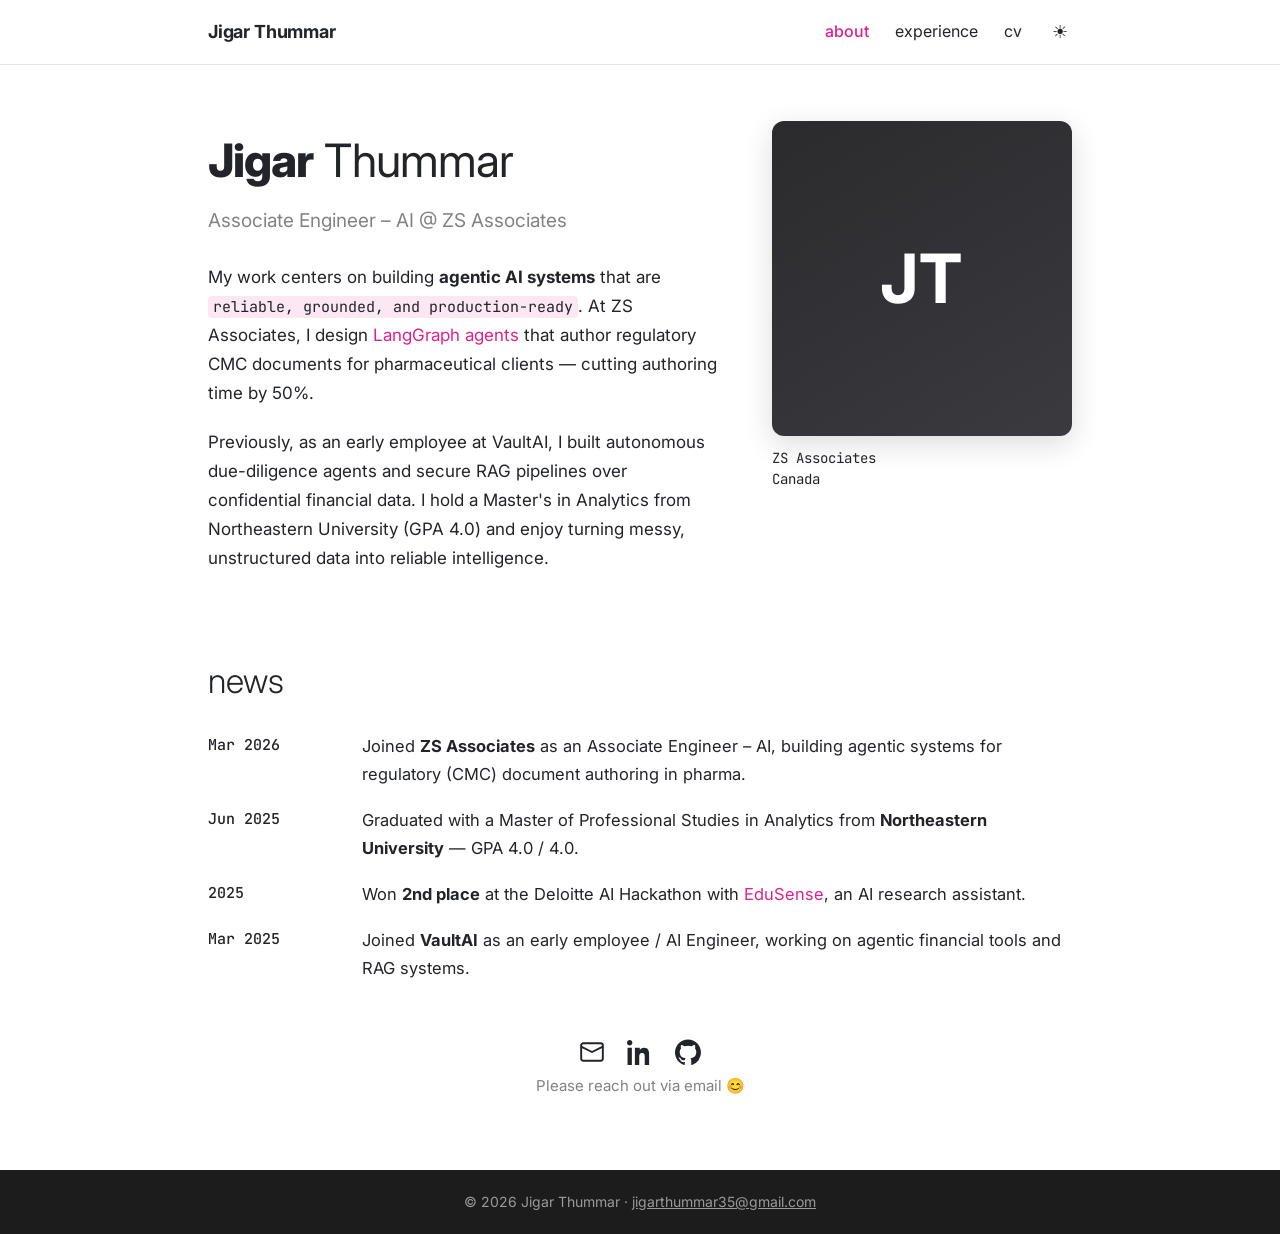
==== index.html @ 36c4ddb1 "Personal website" ====
<!DOCTYPE html>
<html lang="en">
<head>
<meta charset="UTF-8" />
<meta name="viewport" content="width=device-width, initial-scale=1.0" />
<title>Jigar Thummar</title>
<meta name="description" content="Jigar Thummar — AI Engineer building agentic systems, RAG pipelines, and production LLM applications." />
<link rel="preconnect" href="https://fonts.googleapis.com" />
<link rel="preconnect" href="https://fonts.gstatic.com" crossorigin />
<link href="https://fonts.googleapis.com/css2?family=Inter:wght@300;400;500;600;700;800&family=JetBrains+Mono:wght@400;500&display=swap" rel="stylesheet" />
<link rel="stylesheet" href="style.css" />
</head>
<body>
  <nav>
    <div class="wrap">
      <a href="index.html" class="brand">Jigar Thummar</a>
      <div class="nav-links">
        <a href="index.html" class="active">about</a>
        <a href="experience.html">experience</a>
        <a href="cv.html">cv</a>
        <button class="theme-btn" id="themeBtn" aria-label="Toggle theme">☀</button>
      </div>
    </div>
  </nav>

  <main>
    <div class="wrap">
      <!-- HERO -->
      <section class="hero">
        <div>
          <h1><span class="first">Jigar</span> Thummar</h1>
          <p class="subtitle">Associate Engineer – AI @ ZS Associates</p>

          <p>
            My work centers on building <strong>agentic AI systems</strong> that are
            <span class="mark">reliable, grounded, and production-ready</span>. At
            ZS Associates, I design <a href="experience.html">LangGraph agents</a>
            that author regulatory CMC documents for pharmaceutical clients — cutting
            authoring time by 50%.
          </p>
          <p>
            Previously, as an early employee at VaultAI, I built autonomous
            due-diligence agents and secure RAG pipelines over confidential financial
            data. I hold a Master's in Analytics from Northeastern University (GPA 4.0)
            and enjoy turning messy, unstructured data into reliable intelligence.
          </p>
        </div>

        <div class="photo-col">
          <div class="photo" id="photo">
            <!-- To use a real photo, replace the "JT" line below with:
                 <img src="profile.jpg" alt="Jigar Thummar" /> -->
            JT
          </div>
          <div class="photo-caption">
            ZS Associates<br />Canada
          </div>
        </div>
      </section>

      <!-- NEWS -->
      <h2 class="section-head">news</h2>
      <div class="timeline">
        <div class="date">Mar 2026</div>
        <div class="entry">Joined <strong>ZS Associates</strong> as an Associate Engineer – AI, building agentic systems for regulatory (CMC) document authoring in pharma.</div>

        <div class="date">Jun 2025</div>
        <div class="entry">Graduated with a Master of Professional Studies in Analytics from <strong>Northeastern University</strong> — GPA 4.0 / 4.0.</div>

        <div class="date">2025</div>
        <div class="entry">Won <strong>2nd place</strong> at the Deloitte AI Hackathon with <a href="cv.html#projects">EduSense</a>, an AI research assistant.</div>

        <div class="date">Mar 2025</div>
        <div class="entry">Joined <strong>VaultAI</strong> as an early employee / AI Engineer, working on agentic financial tools and RAG systems.</div>
      </div>

      <!-- SOCIAL -->
      <div class="socials">
        <a href="mailto:jigarthummar35@gmail.com" aria-label="Email" title="Email">
          <svg viewBox="0 0 24 24" fill="none" stroke="currentColor" stroke-width="1.8"><rect x="2" y="4" width="20" height="16" rx="2"/><path d="m22 7-10 5L2 7"/></svg>
        </a>
        <a href="https://linkedin.com/in/jigarthummar" target="_blank" rel="noopener" aria-label="LinkedIn" title="LinkedIn">
          <svg viewBox="0 0 24 24" fill="currentColor"><path d="M4.98 3.5C4.98 4.88 3.87 6 2.5 6S0 4.88 0 3.5 1.12 1 2.5 1s2.48 1.12 2.48 2.5zM.5 8h4V24h-4V8zm7.5 0h3.8v2.2h.05c.53-1 1.83-2.2 3.77-2.2 4.03 0 4.78 2.65 4.78 6.1V24h-4v-7.1c0-1.7-.03-3.9-2.37-3.9-2.38 0-2.74 1.85-2.74 3.77V24h-4V8z"/></svg>
        </a>
        <a href="https://github.com/" target="_blank" rel="noopener" aria-label="GitHub" title="GitHub">
          <svg viewBox="0 0 24 24" fill="currentColor"><path d="M12 .5C5.37.5 0 5.87 0 12.5c0 5.3 3.44 9.8 8.21 11.39.6.11.82-.26.82-.58v-2.03c-3.34.73-4.04-1.61-4.04-1.61-.55-1.39-1.34-1.76-1.34-1.76-1.09-.75.08-.73.08-.73 1.2.09 1.84 1.24 1.84 1.24 1.07 1.83 2.81 1.3 3.5.99.11-.78.42-1.3.76-1.6-2.66-.3-5.47-1.33-5.47-5.93 0-1.31.47-2.38 1.24-3.22-.13-.3-.54-1.52.11-3.18 0 0 1.01-.32 3.3 1.23a11.5 11.5 0 0 1 6 0c2.29-1.55 3.3-1.23 3.3-1.23.65 1.66.24 2.88.12 3.18.77.84 1.23 1.91 1.23 3.22 0 4.61-2.81 5.62-5.49 5.92.43.37.81 1.1.81 2.22v3.29c0 .32.22.7.83.58A12.01 12.01 0 0 0 24 12.5C24 5.87 18.63.5 12 .5z"/></svg>
        </a>
      </div>
      <p class="socials-note">Please reach out via email 😊</p>
    </div>
  </main>

  <footer>
    <div class="wrap">© <span id="year"></span> Jigar Thummar · <a href="mailto:jigarthummar35@gmail.com">jigarthummar35@gmail.com</a></div>
  </footer>

  <script src="script.js"></script>
</body>
</html>
---- style.css ----
/* ============================================================
   Jigar Thummar — personal site
   al-folio-inspired theme (light + dark)
   ============================================================ */

:root {
  --bg: #ffffff;
  --text: #212529;
  --muted: #828282;
  --faint: #9a9a9a;
  --line: #e6e6e6;
  --accent: #e0218a;            /* magenta-pink */
  --accent-hover: #b5176e;
  --accent-bg: #fce7f2;         /* soft pink highlight */
  --card: #ffffff;
  --footer-bg: #1c1c1d;
  --footer-text: #9a9a9a;
  --maxw: 920px;
  --sans: 'Inter', -apple-system, BlinkMacSystemFont, 'Segoe UI', Roboto, sans-serif;
  --mono: 'JetBrains Mono', ui-monospace, SFMono-Regular, Menlo, monospace;
}
html[data-theme="dark"] {
  --bg: #1c1c1d;
  --text: #e8e8e8;
  --muted: #b0b0b0;
  --faint: #7a7a7a;
  --line: #333333;
  --accent: #47a3e8;            /* sky-blue (al-folio dark) */
  --accent-hover: #74bbf0;
  --accent-bg: #2e2e33;         /* neutral grey highlight box */
  --card: #232324;
  --footer-bg: #0e0e0e;
  --footer-text: #8a8a8a;
}

* { box-sizing: border-box; }
html { scroll-behavior: smooth; }
body {
  margin: 0;
  background: var(--bg);
  color: var(--text);
  font-family: var(--sans);
  font-size: 17px;
  line-height: 1.7;
  -webkit-font-smoothing: antialiased;
  display: flex;
  flex-direction: column;
  min-height: 100vh;
  transition: background 0.25s ease, color 0.25s ease;
}
a { color: var(--accent); text-decoration: none; }
a:hover { color: var(--accent-hover); }
::selection { background: var(--accent-bg); }

.wrap { width: 100%; max-width: var(--maxw); margin: 0 auto; padding: 0 28px; }

/* ---------- Nav ---------- */
nav {
  position: sticky; top: 0; z-index: 20;
  background: color-mix(in srgb, var(--bg) 88%, transparent);
  backdrop-filter: saturate(180%) blur(10px);
  border-bottom: 1px solid var(--line);
}
nav .wrap {
  display: flex; align-items: center; justify-content: space-between;
  height: 64px;
}
.brand { font-weight: 700; font-size: 18px; letter-spacing: -0.01em; color: var(--text); }
.brand:hover { color: var(--text); }
.nav-links { display: flex; gap: 26px; align-items: center; }
.nav-links a {
  color: var(--text); font-size: 16px; font-weight: 400;
  transition: color 0.15s ease;
}
.nav-links a:hover { color: var(--accent); }
.nav-links a.active { color: var(--accent); font-weight: 500; }
.theme-btn {
  background: none; border: none; color: var(--text); cursor: pointer;
  font-size: 18px; line-height: 1; padding: 4px; display: grid; place-items: center;
}
.theme-btn:hover { color: var(--accent); }

/* ---------- Main ---------- */
main { flex: 1 0 auto; padding: 56px 0 72px; }

.page-title {
  font-size: 40px; font-weight: 300; letter-spacing: -0.01em;
  margin: 0 0 40px; text-transform: lowercase;
}

/* ---------- Hero (about) ---------- */
.hero { display: grid; grid-template-columns: 1fr 300px; gap: 48px; align-items: start; }
.hero h1 { font-size: 46px; font-weight: 400; letter-spacing: -0.02em; margin: 0 0 6px; }
.hero h1 .first { font-weight: 800; }
.hero .subtitle { margin: 0 0 26px; color: var(--muted); font-size: 19px; }
.hero p { margin: 0 0 20px; }
.hero .mark {
  background: var(--accent-bg); font-family: var(--mono); font-size: 15px;
  padding: 1px 5px; border-radius: 4px;
}
html[data-theme="dark"] .hero .mark { color: var(--accent); }
.hero strong { font-weight: 700; }

.photo-col { display: flex; flex-direction: column; align-items: center; }
.photo {
  width: 100%; aspect-ratio: 1 / 1.05; border-radius: 12px; overflow: hidden;
  background: linear-gradient(150deg, #2b2b2e, #3a3a3f);
  display: grid; place-items: center; color: #fff;
  font-size: 68px; font-weight: 700; letter-spacing: 0.02em;
  box-shadow: 0 8px 30px rgba(0,0,0,0.14);
}
.photo img { width: 100%; height: 100%; object-fit: cover; }
.photo-caption {
  margin-top: 12px; font-family: var(--mono); font-size: 14px;
  color: var(--text); text-align: left; width: 100%; line-height: 1.5;
}

/* ---------- News ---------- */
.section-head {
  font-size: 34px; font-weight: 300; text-transform: lowercase;
  margin: 60px 0 22px;
}
.timeline { display: grid; grid-template-columns: 130px 1fr; gap: 18px 24px; }
.timeline .date { font-family: var(--mono); font-weight: 500; font-size: 15px; color: var(--text); padding-top: 1px; }
.timeline .entry { color: var(--text); font-size: 16.5px; }

/* ---------- Social ---------- */
.socials { display: flex; gap: 22px; justify-content: center; margin: 56px 0 8px; }
.socials a { color: var(--text); display: grid; place-items: center; transition: color 0.15s ease, transform 0.15s ease; }
.socials a:hover { color: var(--accent); transform: translateY(-2px); }
.socials svg { width: 26px; height: 26px; }
.socials-note { text-align: center; color: var(--muted); font-size: 15px; margin: 6px 0 0; }

/* ---------- Experience ---------- */
.entry-block { margin-bottom: 40px; }
.entry-block:last-child { margin-bottom: 0; }
.entry-head { display: flex; align-items: baseline; justify-content: space-between; gap: 16px; flex-wrap: wrap; }
.entry-head h3 { margin: 0; font-size: 21px; font-weight: 700; letter-spacing: -0.01em; }
.entry-head .when { font-family: var(--mono); font-size: 14px; color: var(--faint); white-space: nowrap; }
.entry-org { margin: 3px 0 0; color: var(--accent); font-weight: 500; font-size: 16px; }
.entry-org .place { color: var(--muted); font-weight: 400; }
.entry-block ul { margin: 14px 0 0; padding-left: 20px; color: var(--muted); }
.entry-block ul li { margin-bottom: 8px; font-size: 16px; line-height: 1.65; }
.entry-block ul li strong { color: var(--text); font-weight: 600; }

/* ---------- Projects ---------- */
.project {
  border: 1px solid var(--line); border-radius: 12px; padding: 24px 26px;
  margin-bottom: 20px; background: var(--card);
  transition: border-color 0.15s ease, transform 0.15s ease, box-shadow 0.15s ease;
}
.project:hover { border-color: var(--accent); transform: translateY(-2px); box-shadow: 0 8px 24px rgba(0,0,0,0.06); }
.project:last-child { margin-bottom: 0; }
.project .p-head { display: flex; align-items: baseline; justify-content: space-between; gap: 14px; flex-wrap: wrap; }
.project h3 { margin: 0; font-size: 19px; font-weight: 700; letter-spacing: -0.01em; }
.project .tag { font-family: var(--mono); font-size: 12.5px; color: var(--accent); background: var(--accent-bg); padding: 3px 11px; border-radius: 999px; white-space: nowrap; }
.project p { margin: 12px 0 0; color: var(--muted); font-size: 16px; }
.project p strong { color: var(--text); font-weight: 600; }
.project .stack { margin-top: 14px; display: flex; flex-wrap: wrap; gap: 7px; }
.project .stack span { font-family: var(--mono); font-size: 12px; color: var(--faint); border: 1px solid var(--line); border-radius: 6px; padding: 3px 9px; }

/* ---------- CV: education + skills ---------- */
.edu-block { margin-bottom: 28px; }
.edu-block:last-child { margin-bottom: 0; }
.edu-head { display: flex; align-items: baseline; justify-content: space-between; gap: 16px; flex-wrap: wrap; }
.edu-head h3 { margin: 0; font-size: 20px; font-weight: 700; letter-spacing: -0.01em; }
.edu-head .when { font-family: var(--mono); font-size: 14px; color: var(--faint); white-space: nowrap; }
.edu-org { margin: 3px 0 0; color: var(--muted); font-size: 16px; }
.edu-gpa { color: var(--accent); font-weight: 500; }
.edu-courses { margin-top: 10px; display: flex; flex-wrap: wrap; gap: 7px; }
.edu-courses span { font-size: 13px; border: 1px solid var(--line); border-radius: 7px; padding: 4px 10px; color: var(--text); }

.skill-group { margin-bottom: 22px; }
.skill-group h4 { margin: 0 0 11px; font-size: 15px; font-weight: 600; }
.chips { display: flex; flex-wrap: wrap; gap: 8px; }
.chips span {
  font-size: 14px; color: var(--text); background: var(--card);
  border: 1px solid var(--line); border-radius: 7px; padding: 5px 12px;
  transition: all 0.15s ease;
}
.chips span:hover { border-color: var(--accent); color: var(--accent); }

.divider { height: 1px; background: var(--line); border: 0; margin: 48px 0; }

/* ---------- CV page (card + sidebar) ---------- */
.cv-header { display: flex; align-items: center; justify-content: space-between; margin: 0 0 28px; }
.cv-header .page-title { margin: 0; }
.cv-pdf {
  display: inline-flex; align-items: center; gap: 8px;
  border: 1px solid var(--accent); color: var(--accent);
  border-radius: 8px; padding: 8px 14px; font-size: 14px; font-weight: 500;
  transition: all 0.15s ease;
}
.cv-pdf:hover { background: var(--accent); color: #fff; }
.cv-pdf svg { width: 16px; height: 16px; }

.cv-layout { display: grid; grid-template-columns: 190px 1fr; gap: 40px; align-items: start; }
.cv-side { position: sticky; top: 88px; display: flex; flex-direction: column; gap: 2px; }
.cv-side a { color: var(--text); font-weight: 600; font-size: 15px; padding: 7px 0; border-left: 2px solid transparent; padding-left: 12px; transition: color 0.15s ease, border-color 0.15s ease; }
.cv-side a:hover,
.cv-side a.active { color: var(--accent); border-left-color: var(--accent); animation: navNudge 0.45s ease; }

@keyframes navNudge {
  0%   { transform: translateX(0); }
  45%  { transform: translateX(7px); }
  100% { transform: translateX(0); }
}

.cv-card {
  border: 1px solid var(--line); border-radius: 14px; padding: 26px 30px;
  margin-bottom: 24px; background: var(--card); scroll-margin-top: 84px;
}
.cv-card:last-child { margin-bottom: 0; }
.cv-card > h2 { margin: 0 0 20px; font-size: 27px; font-weight: 300; letter-spacing: -0.01em; }

/* General information rows */
.gi-row { display: grid; grid-template-columns: 130px 1fr; gap: 8px 16px; margin-bottom: 10px; }
.gi-row:last-child { margin-bottom: 0; }
.gi-row .k { font-weight: 700; }
.gi-row .v { color: var(--muted); }
.gi-row .v a { color: var(--accent); }

/* Timeline-style CV entries */
.cv-entry { display: grid; grid-template-columns: 150px 1fr; gap: 18px; padding: 18px 0; border-top: 1px solid var(--line); }
.cv-card > .cv-entry:first-of-type { border-top: 0; padding-top: 4px; }
.date-badge {
  display: inline-block; background: var(--accent); color: #fff;
  font-family: var(--mono); font-size: 12.5px; font-weight: 500;
  padding: 3px 10px; border-radius: 6px; white-space: nowrap;
}
.cv-entry .body h3 { margin: 0; font-size: 18px; font-weight: 700; letter-spacing: -0.01em; }
.cv-entry .body .inst { margin: 5px 0 0; color: var(--accent); font-size: 15px; font-weight: 500; }
.cv-entry .body .inst .place { color: var(--muted); font-weight: 400; }
.cv-entry .body ul { margin: 10px 0 0; padding-left: 18px; color: var(--muted); }
.cv-entry .body ul li { margin-bottom: 5px; font-size: 15px; }
.cv-entry .body ul li strong { color: var(--text); font-weight: 600; }
.cv-entry .body .courses { margin-top: 10px; display: flex; flex-wrap: wrap; gap: 7px; }
.cv-entry .body .courses span { font-size: 12.5px; border: 1px solid var(--line); border-radius: 7px; padding: 3px 9px; color: var(--text); }

@media (max-width: 720px) {
  .cv-layout { grid-template-columns: 1fr; gap: 20px; }
  .cv-side { position: static; flex-direction: row; flex-wrap: wrap; gap: 4px 8px; }
  .cv-side a { border-left: 0; padding: 4px 10px; border: 1px solid var(--line); border-radius: 999px; font-size: 13px; }
  .cv-side a:hover { border-color: var(--accent); }
  .cv-entry { grid-template-columns: 1fr; gap: 8px; }
}

/* ---------- Footer ---------- */
footer {
  flex-shrink: 0; background: var(--footer-bg); color: var(--footer-text);
  text-align: center; padding: 20px 0; font-size: 14px;
}
footer a { color: var(--footer-text); text-decoration: underline; }
footer a:hover { color: #fff; }

/* ---------- Responsive ---------- */
@media (max-width: 720px) {
  .hero { grid-template-columns: 1fr; gap: 28px; }
  .photo-col { max-width: 260px; }
  .hero h1 { font-size: 38px; }
  .page-title { font-size: 32px; }
  .timeline { grid-template-columns: 1fr; gap: 4px 0; }
  .timeline .date { padding-top: 12px; }
  .timeline .entry { padding-bottom: 6px; }
  .nav-links { gap: 16px; }
  .nav-links a { font-size: 15px; }
  main { padding: 40px 0 56px; }
}
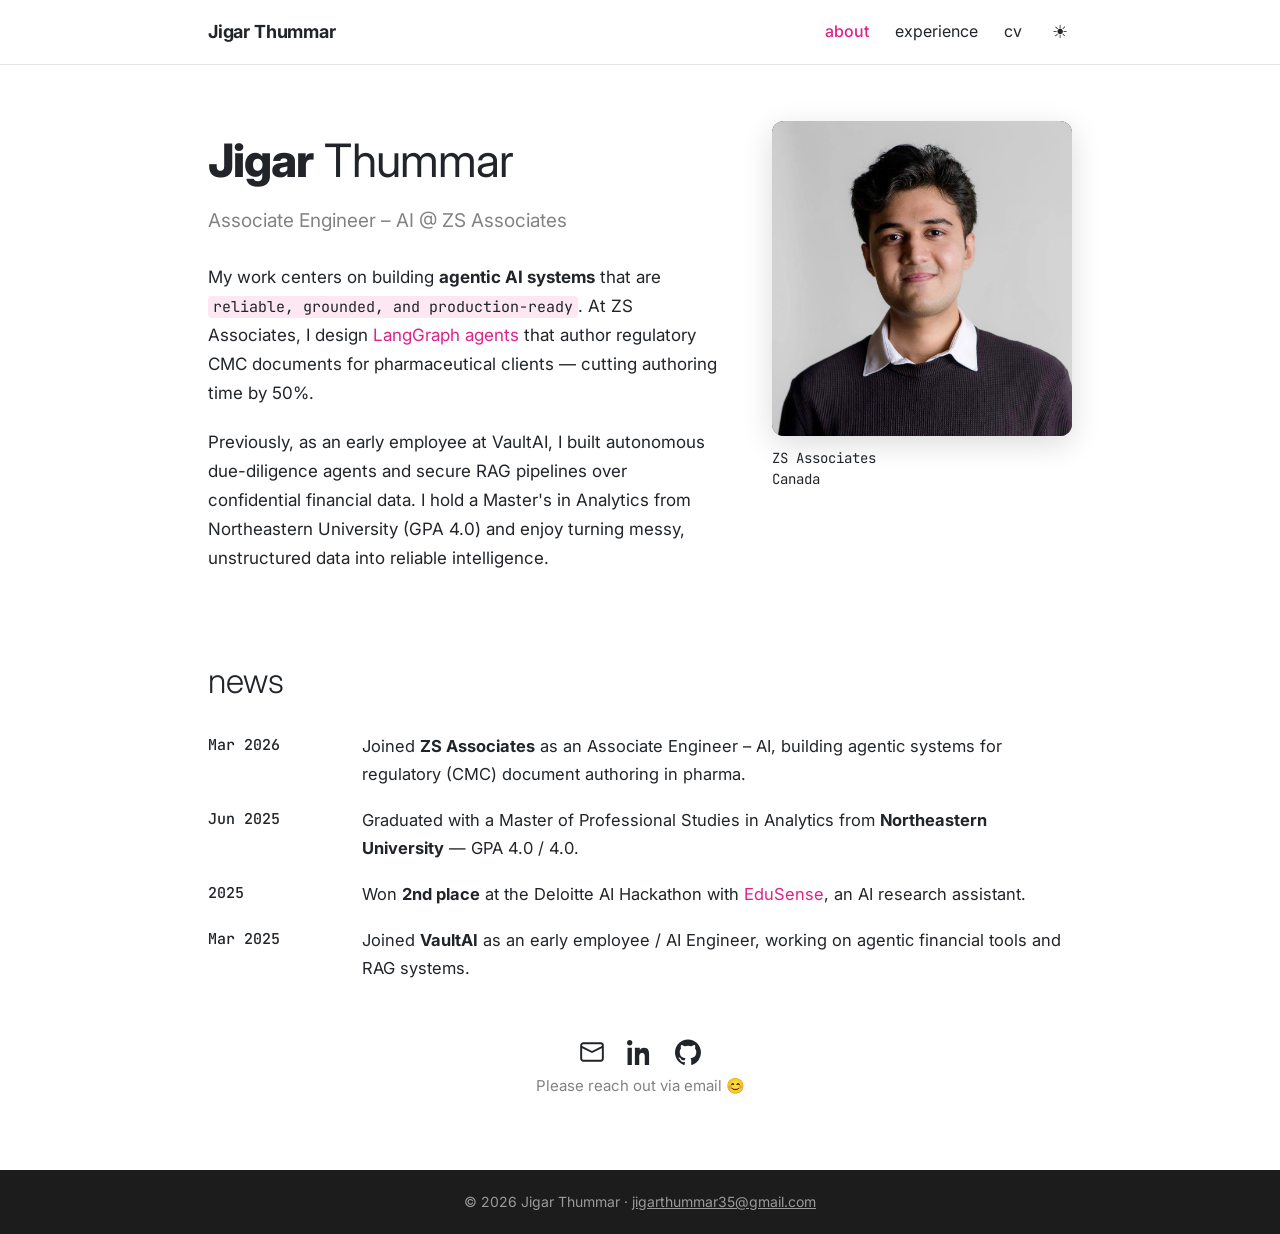
==== commit 831a38c2: "Add profile photo" ====
--- a/index.html
+++ b/index.html
@@ -48,9 +48,7 @@
 
         <div class="photo-col">
           <div class="photo" id="photo">
-            <!-- To use a real photo, replace the "JT" line below with:
-                 <img src="profile.jpg" alt="Jigar Thummar" /> -->
-            JT
+            <img src="profile.jpg" alt="Jigar Thummar" />
           </div>
           <div class="photo-caption">
             ZS Associates<br />Canada
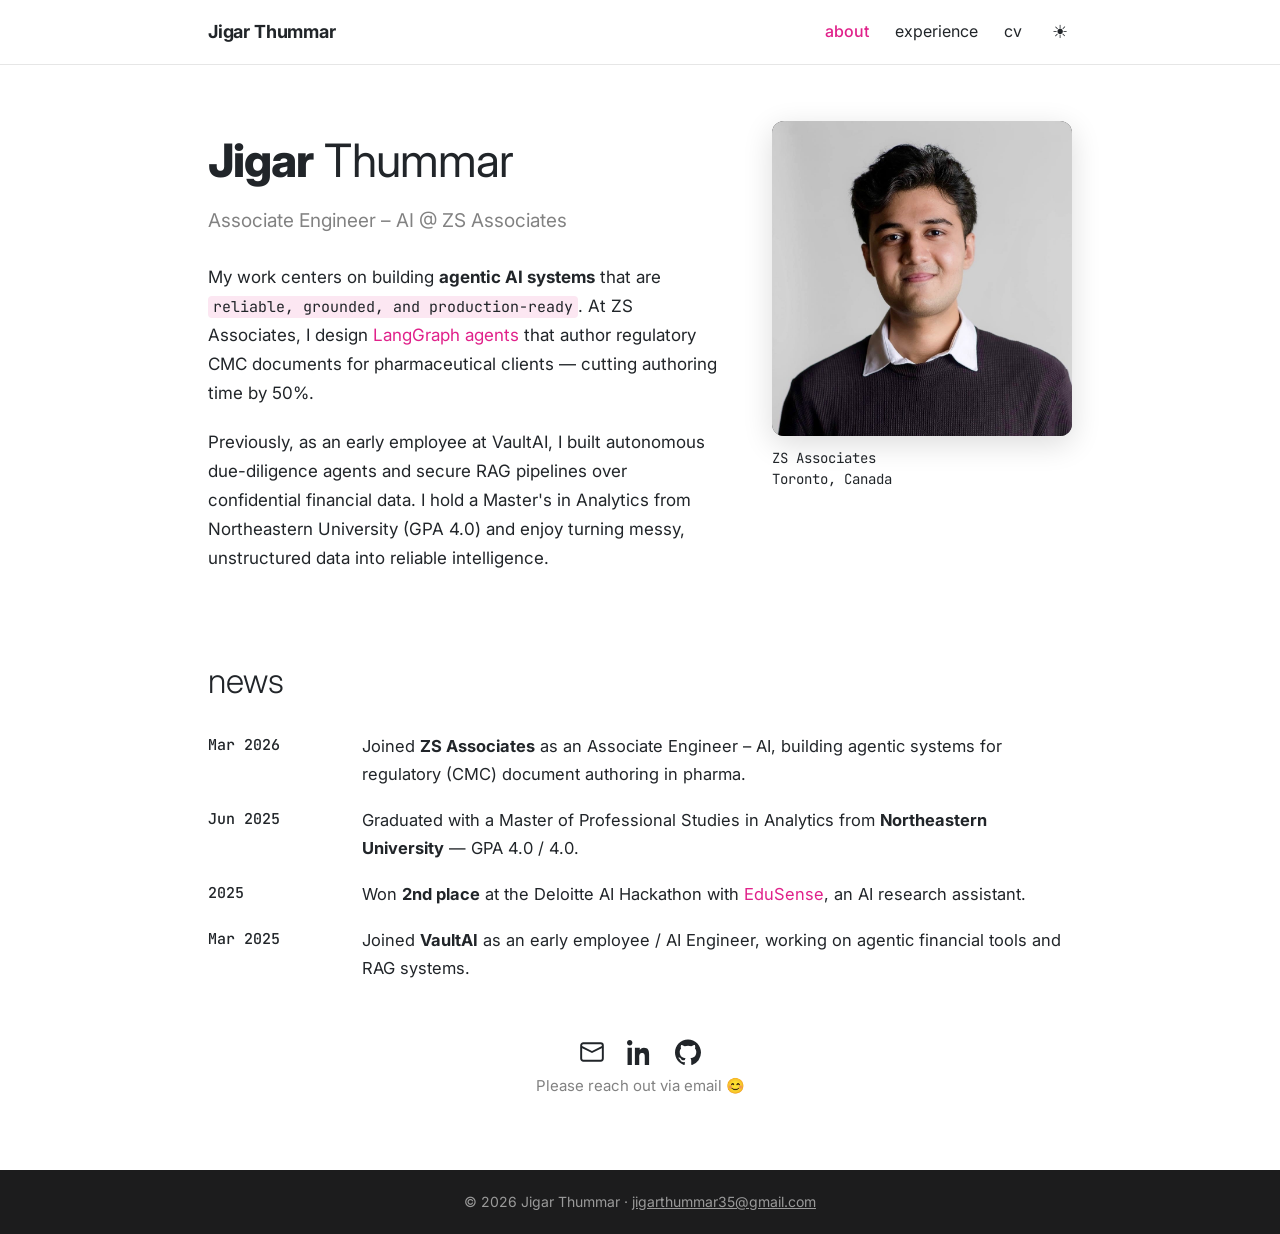
==== commit 3ca66e04: "Update location to Toronto" ====
--- a/index.html
+++ b/index.html
@@ -8,16 +8,16 @@
 <link rel="preconnect" href="https://fonts.googleapis.com" />
 <link rel="preconnect" href="https://fonts.gstatic.com" crossorigin />
 <link href="https://fonts.googleapis.com/css2?family=Inter:wght@300;400;500;600;700;800&family=JetBrains+Mono:wght@400;500&display=swap" rel="stylesheet" />
-<link rel="stylesheet" href="style.css" />
+<link rel="stylesheet" href="/style.css" />
 </head>
 <body>
   <nav>
     <div class="wrap">
-      <a href="index.html" class="brand">Jigar Thummar</a>
+      <a href="/" class="brand">Jigar Thummar</a>
       <div class="nav-links">
-        <a href="index.html" class="active">about</a>
-        <a href="experience.html">experience</a>
-        <a href="cv.html">cv</a>
+        <a href="/" class="active">about</a>
+        <a href="/experience">experience</a>
+        <a href="/cv">cv</a>
         <button class="theme-btn" id="themeBtn" aria-label="Toggle theme">☀</button>
       </div>
     </div>
@@ -34,7 +34,7 @@
           <p>
             My work centers on building <strong>agentic AI systems</strong> that are
             <span class="mark">reliable, grounded, and production-ready</span>. At
-            ZS Associates, I design <a href="experience.html">LangGraph agents</a>
+            ZS Associates, I design <a href="/experience">LangGraph agents</a>
             that author regulatory CMC documents for pharmaceutical clients — cutting
             authoring time by 50%.
           </p>
@@ -48,10 +48,10 @@
 
         <div class="photo-col">
           <div class="photo" id="photo">
-            <img src="profile.jpg" alt="Jigar Thummar" />
+            <img src="/profile.jpg" alt="Jigar Thummar" />
           </div>
           <div class="photo-caption">
-            ZS Associates<br />Canada
+            ZS Associates<br />Toronto, Canada
           </div>
         </div>
       </section>
@@ -66,7 +66,7 @@
         <div class="entry">Graduated with a Master of Professional Studies in Analytics from <strong>Northeastern University</strong> — GPA 4.0 / 4.0.</div>
 
         <div class="date">2025</div>
-        <div class="entry">Won <strong>2nd place</strong> at the Deloitte AI Hackathon with <a href="cv.html#projects">EduSense</a>, an AI research assistant.</div>
+        <div class="entry">Won <strong>2nd place</strong> at the Deloitte AI Hackathon with <a href="/cv#projects">EduSense</a>, an AI research assistant.</div>
 
         <div class="date">Mar 2025</div>
         <div class="entry">Joined <strong>VaultAI</strong> as an early employee / AI Engineer, working on agentic financial tools and RAG systems.</div>
@@ -92,6 +92,6 @@
     <div class="wrap">© <span id="year"></span> Jigar Thummar · <a href="mailto:jigarthummar35@gmail.com">jigarthummar35@gmail.com</a></div>
   </footer>
 
-  <script src="script.js"></script>
+  <script src="/script.js"></script>
 </body>
 </html>
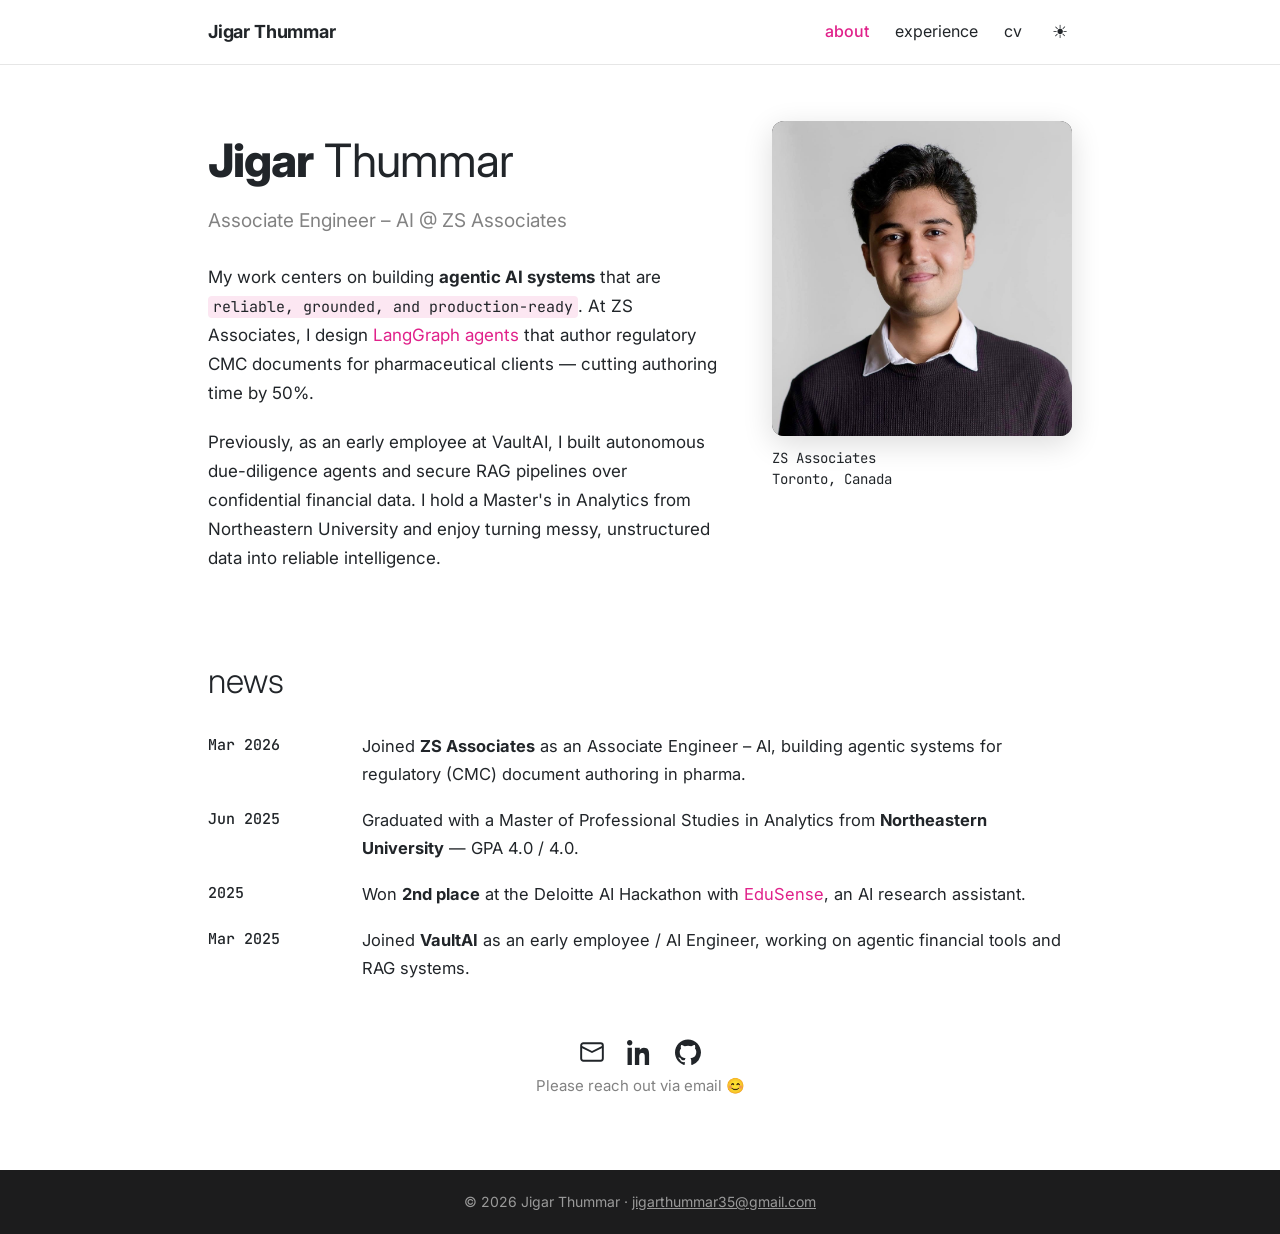
==== commit 68f00c50: "Remove GPA 4.0 from intro paragraph Co-Authored-By: Claude Opus 4.8 <noreply@anthropic.com>" ====
--- a/index.html
+++ b/index.html
@@ -41,7 +41,7 @@
           <p>
             Previously, as an early employee at VaultAI, I built autonomous
             due-diligence agents and secure RAG pipelines over confidential financial
-            data. I hold a Master's in Analytics from Northeastern University (GPA 4.0)
+            data. I hold a Master's in Analytics from Northeastern University
             and enjoy turning messy, unstructured data into reliable intelligence.
           </p>
         </div>
